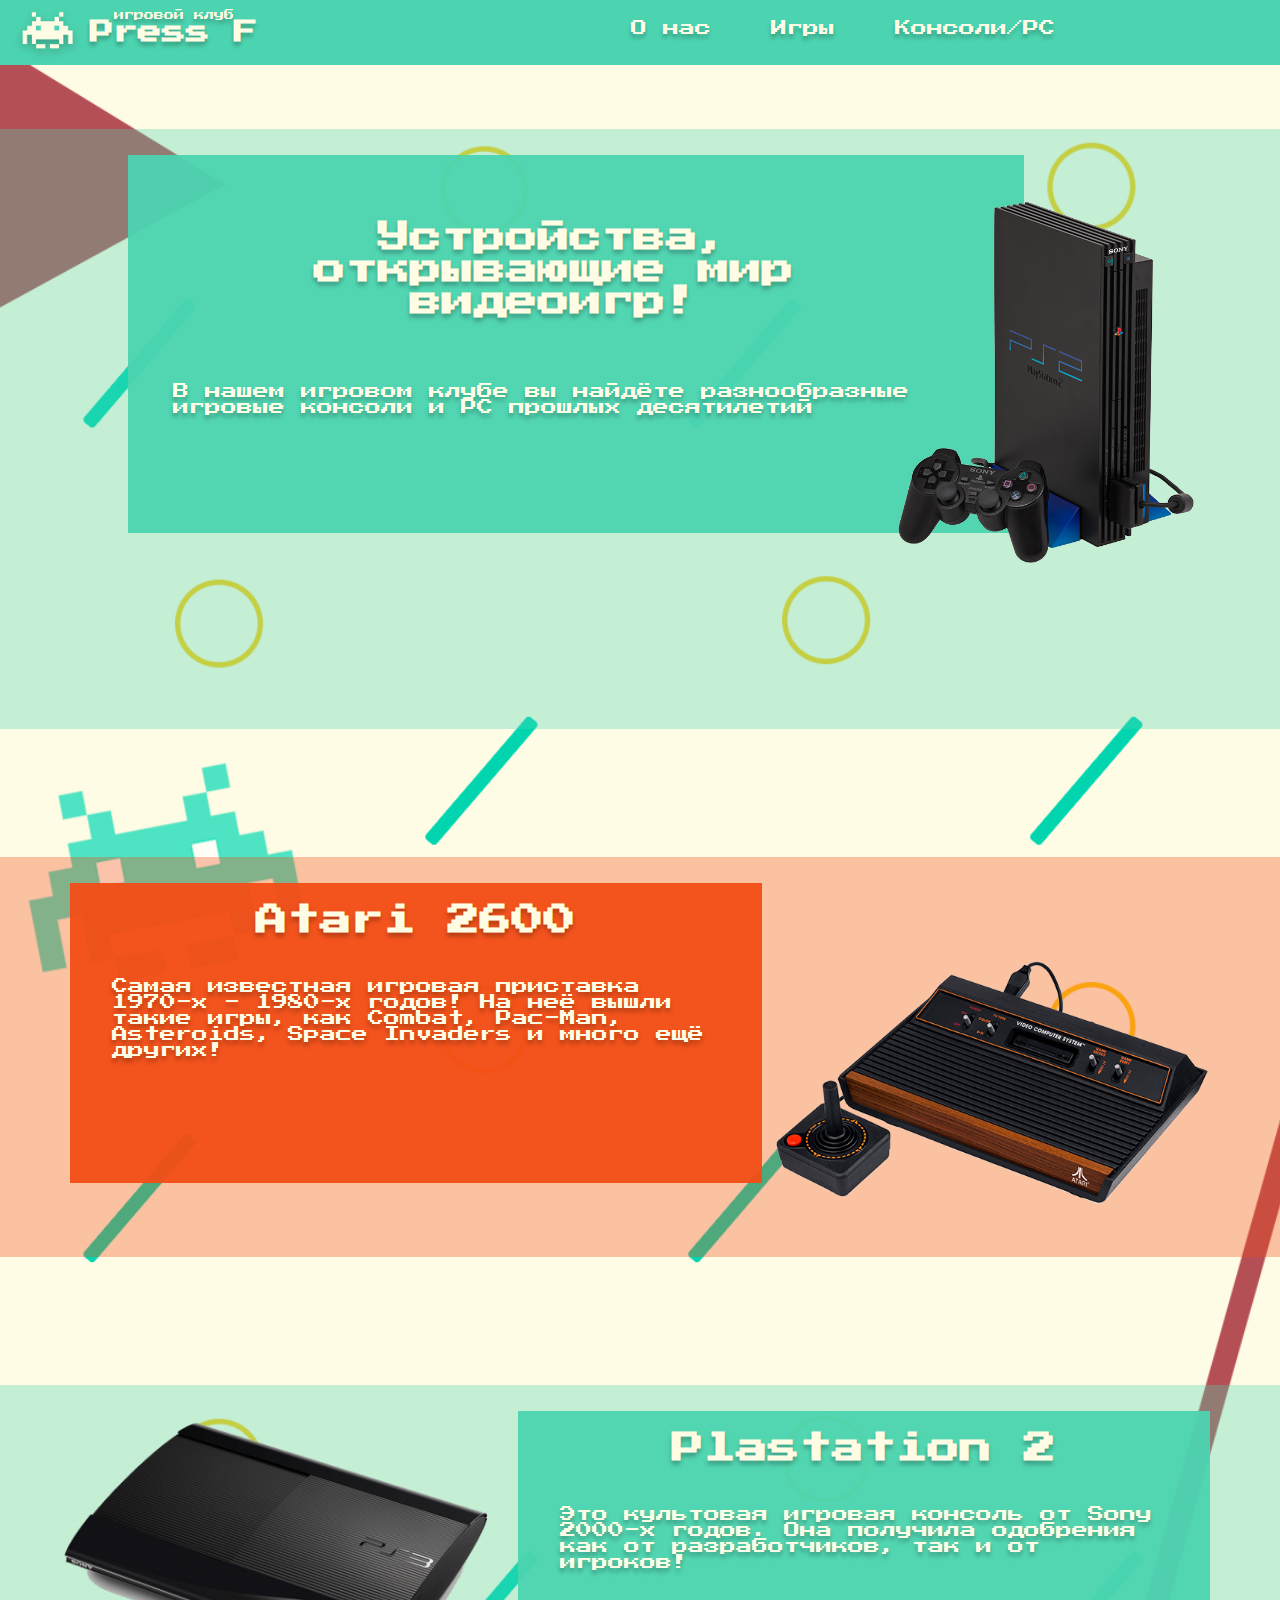
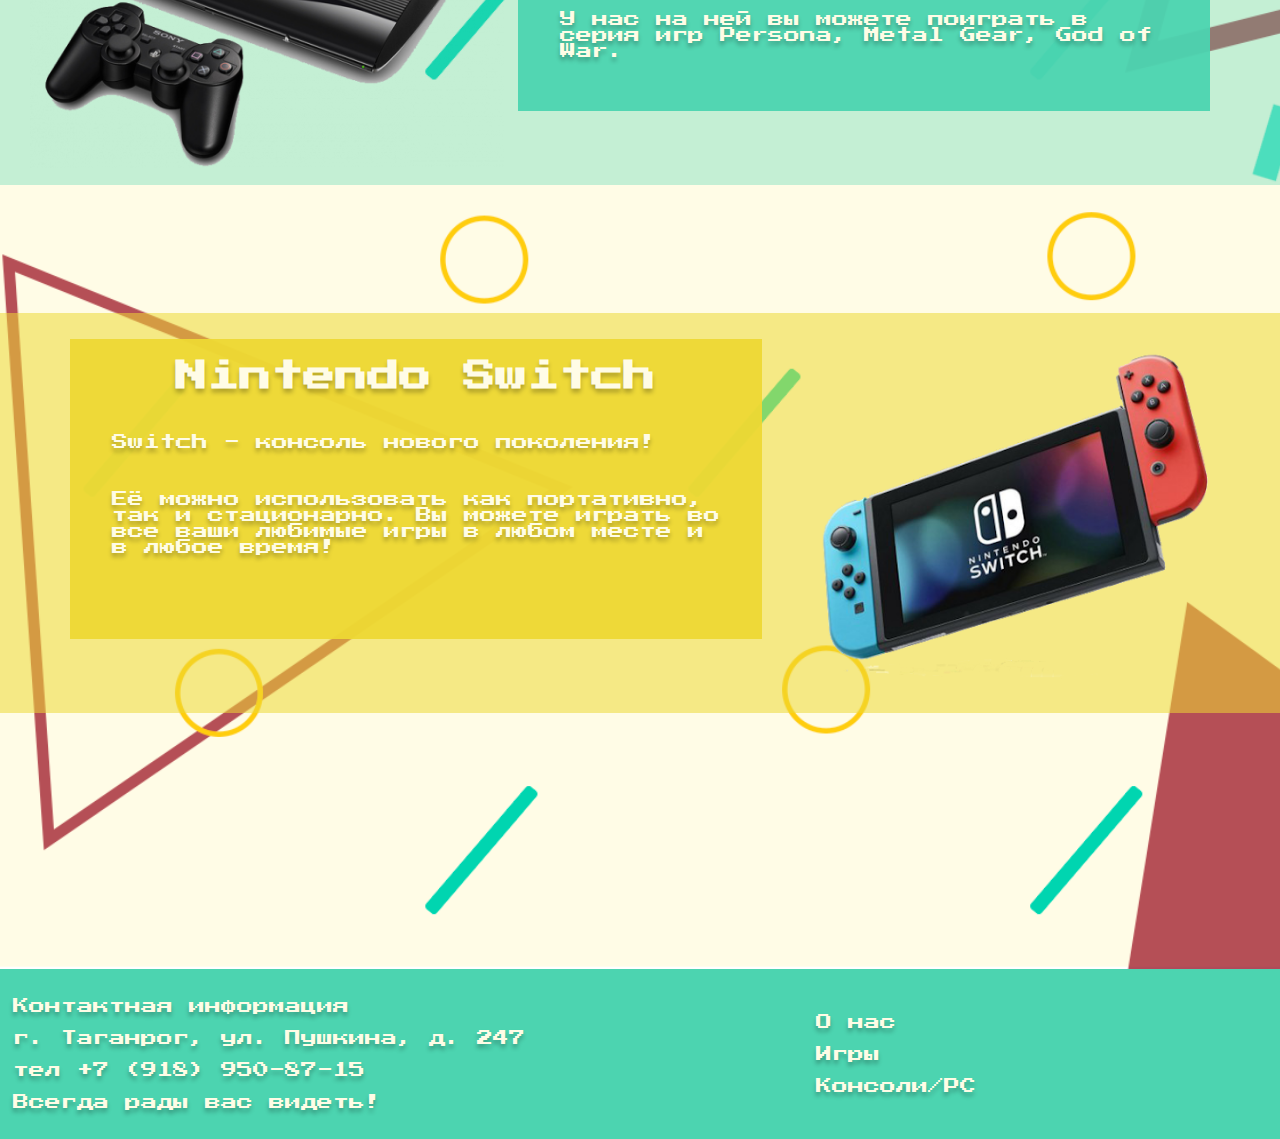
==== consoles.html @ 16b98496 "is this end?" ====
<!DOCTYPE html>
<html>

  <head>
    <title>F - Игры</title>
    <meta charset="utf-8">
    <link rel="stylesheet" href="css/styles.css">
    <link rel="stylesheet" href="css/mobile.css">
    <link href="https://fonts.googleapis.com/css2?family=Press+Start+2P&display=swap" rel="stylesheet">
  </head>

  <body>
    <header>

      <div class="top_panel">


          <img src="images/logo.png" class="logo_pic"/>


        <div class="name">
          <p class="logo_description" >игровой клуб</p>
          <h1 class="logo_name">Press F</h1>
        </div>

        <div class="mobile_menu">
          <img src="images/logo.png" class="menu_button"/>
        </div>

            <div class="menu hidden">

              <div class="menu_item">
                <a href="index.html">О нас</a>
              </div>

              <div class="menu_item">
                <a href="games.html">Игры</a>
              </div>

              <div class="menu_item">
                <a href="consoles.html">Консоли/PC</a
              <div>

      </div>

    </header>

    <main>

      <div class="welcome_box">

        <div class="console_background_box">


          <div class="console_text_box">
            <h1>Устройства, открывающие мир видеоигр!</h1>
            <p>В нашем игровом клубе вы найдёте разнообразные игровые
               консоли и PC прошлых десятилетий</p>
                <img src="images/ps2.png" class="ps2"/>
          </div>


        </div>
      </div>

      <div class="donkey_box">

        <div class="donkey_background_box">


          <div class="donkey_text_box">
            <h1>Atari 2600</h1>
            <p>  Самая известная игровая приставка 1970-х - 1980-х годов!
               На неё вышли такие игры, как Combat, Pac-Man,
                Asteroids, Space Invaders и много ещё других!</p>
                <img src="images/atari2600.png" class="atari"/>
          </div>
        </div>
      </div>

      <div class="sonic_box">

        <div class="sonic_background_box">


          <div class="sonic_text_box">
            <h1>Plastation 2</h1>
            <p>  Это культовая игровая консоль от Sony 2000-х годов.
 Она получила одобрения как от разработчиков, так и от игроков!</p>
            <p> У нас на ней вы можете поиграть в серия игр Persona,
              Metal Gear, God of War.</p>
              <img src="images/ps3.png" class="ps3"/>
          </div>
        </div>
      </div>

      <div class="pacman_box">

        <div class="pacman_background_box">


          <div class="pacman_text_box">
            <h1>Nintendo Switch</h1>
            <p>  Switch - консоль нового поколения! </p>
            <p>  Её можно использовать как портативно, так и стационарно.
              Вы можете играть во все ваши любимые игры в любом месте и в
               любое время!</p>
                <img src="images/switch.png" class="switch"/>
          </div>
        </div>
      </div>

    </main>

    <footer>

      <div class="footer_container">

        <div class="info">
          <p>Контактная информация</p>
          <p>г. Таганрог, ул. Пушкина, д. 247</p>
          <p>тел +7 (918) 950-87-15</p>
          <p>Всегда рады вас видеть!</p>
        </div>

        <div class="buttom_links">
          <p><a>О нас</a></p>
          <p><a>Игры</a></p>
          <p><a>Консоли/PC</a></p>
        </div>
      </div>

      <script src="js/jquery.js"></script>
      <script src="js/script.js"></script>

    </footer>

  </body>

</html>
---- css/styles.css ----
.top_panel {
  display: flex;
  background-color: rgba(76, 212, 176, 1);
  width: 100%;
  height: 65px;
}

.name {
  width: auto;
  padding: 10px;

}

.menu_button {
  width: 130px;
  margin-left: 20px;
}

body {
  margin: 0 auto;
  font-family: 'Press Start 2P', cursive;
  color: #FFFCE6;
  text-shadow: 0px 4px 4px rgba(0, 0, 0, 0.25);
}

.logo_name {
  font-size: x-large;
  margin: 0;
  /*! width: auto; */
  white-space: nowrap;
}

.logo_description {
  font-size: x-small;
  margin-top: 0;
  margin-bottom: 0;
  text-align: center;
}

.logo {
  width: auto;
}

.menu_box {
  width: 100%;
  height: 100%;
}

.menu {
  display: flex;
  height: 100%;
  float: right;
  width: auto;
  /*! margin-right: 15%; */
  /*! margin-left: ; */
  /*! margin: auto; */
  margin-left: 50%;
  /*! margin-right: 2%; */
}

.menu_item {
  white-space: nowrap;
  margin: 20px;
  margin-left: 30px;
  margin-right: 30px;
}

.logo_pic {
  width: 55px;
  height: 55px;
  padding: 5px;
  padding-left: 20px;
  filter: drop-shadow(0px 4px 4px rgba(0, 0, 0, 0.25));
}

main {
  height: auto;
  background: url(../images/background.png);
  padding-top: 5%;
  padding-bottom: 10%;
  background-repeat: no-repeat;
  background-size: cover;
}

a {
  color:#FFFCE6;
  text-decoration: none;
}

.welcome_box {
  /*! padding-top: 5%; */
  width: 100%;
  height: auto;
  margin-bottom: 10%;
  /*! margin-top: 17%; */
}



.blue_background_box {
  background-color: rgba(76, 212, 176, .33);
  width: 100%;
  height: 600px;
  display: flex;
  justify-content: center;

  display: flex;
  margin: ;
}


footer {
  background-color: #4CD4B0;
  /*! height: 98px; */
  height: auto;
  /*! display: flex; */
}

.blue_text_box {
  width: 40%;
  height: 63%;
  margin-right: 10%;
  margin-top: 2%;
  margin-bottom: 2%;
  background-color: rgba(76, 212, 176, .95);
}

.blue_text_box h1
{
  text-align: center;
  padding-left: 10%;
  padding-right: 15%;
  padding-top: 5%;
  font-size: xxx-large;
}

.blue_text_box p {
  padding: 5%;
  padding-right: 10%;
}

.mario {
  width: 248px;
  position: relative;
  /*! right: 25%; */
  float: right;
  right: -20%;
  bottom: 75%;
}

.about_box {
  /*! padding-top: 5%; */
  width: 100%;
  height: auto;
  margin-bottom: 10%;
  /*! margin-top: 17%; */
}


.orange_background_box {
  background-color: rgba(242, 77, 22, .33);
  width: 100%;
  height: 500px;
  display: flex;
  justify-content: center;

  display: flex;
  margin: ;
}

.orange_text_box {
  width: 40%;
  height: auto;
  /*! margin-right: 5%; */
  margin-top: 2%;
  margin-bottom: 2%;
  background-color: rgba(242, 77, 22, .95);
  margin-left: 50%;
}

.orange_text_box  h1
{
  text-align: center;
  padding-left: 15%;
  padding-right: 15%;
  padding-top: 5%;
  font-size: xx-large;
  padding: 0;
}

.orange_text_box p {
  /*! padding: 5%; */
  /*! padding-right: 10%; */
  margin: 6%;
  /*! font-size: large; */
}

.link {
  width: 100%;
  position: relative;
  /*! right: 25%; */
  float: left;
  right: 120%;

  /*! top: -139%; */
  bottom: 130%;
}

footer {
  /*! height: auto; */
}

.footer_container {
  padding: 1%;
  display: flex;
  /*! width: 100%; */
  /*! float: right; */
}
.info {
  /*! float: ; */
  /*! float: right; */
  float: left;
  width: auto;
}

.buttom_links {
  float: right;
  margin-right: -10;
  margin: auto;
}

.mobile_menu {
  display: none;
}

.megaman {
  position: absolute;
  width: 34%;
  right: 5%;
  z-index: 22;
}

.games_box {
  /*! padding-top: 5%; */
  width: 100%;
  height: auto;
  /*! margin-bottom: 5%; */
  /*! margin-top: 17%; */
  z-index: 0;
}

.games_text_box {
  width: 40%;
  height: 39%;
  margin-left: 10%;
  margin-top: 2%;
  margin-bottom: 2%;
  background-color: rgba(76, 212, 176, .95);
  padding-bottom: 2%;
  position: relative;
}

.games_text_box h1
{
  text-align: center;
  padding-left: 10%;
  padding-right: 15%;
  padding-top: 5%;
  font-size: xxx-large;
  margin: 0;
}

.games_text_box p {
  padding: 5%;
  padding-right: 10%;
  display: none;
}

.games_text_box2 {
  width: 37%;
  height: auto;
  /*! margin-left: 10%; */
  /*! margin-top: 2%; */
  /*! margin-bottom: 2%; */
  background-color: rgba(76, 212, 176, .95);
  padding-bottom: 2%;
  position: relative;
  /*! top: 56%; */
  top: -243px;
  left: 7%;
}

.games_text_box2 p {
  padding: 5%;
  padding-right: 10%;
  margin: 0;
}


.donkey_background_box {
  background-color: rgba(242, 77, 22, .33);
  width: 100%;
  height: 400px;
  display: flex;
  justify-content: center;

  display: flex;
  margin-bottom: 10%;
}

.donkey_text_box {
  width: 40%;
  height: 300px;
  /*! margin-right: 5%; */
  margin-top: 2%;
  margin-bottom: 2%;
  background-color: rgba(242, 77, 22, .95);
  margin-right: 50%;
}

.donkey_text_box  h1
{
  text-align: center;
  padding-left: 15%;
  padding-right: 15%;
  padding-top: 5%;
  font-size: xx-large;
  padding: 0;
}

.donkey_text_box p {
  /*! padding: 5%; */
  /*! padding-right: 10%; */
  margin: 6%;
  /*! font-size: large; */
}

.donkey {right: 5%;top: 829px;width: 26%;position: absolute;}


.sonic_background_box {
  background-color: rgba(76, 212, 176, .33);
  width: 100%;
  height: 400px;
  display: flex;
  justify-content: center;

  display: flex;
  margin-bottom: 10%;
}

.sonic_text_box {
  width: 40%;
  height: 300px;
  /*! margin-right: 5%; */
  margin-top: 2%;
  margin-bottom: 2%;
  background-color: rgba(76, 212, 176, .95);
  margin-left: 50%;
}

.sonic_text_box  h1
{
  text-align: center;
  padding-left: 15%;
  padding-right: 15%;
  padding-top: 5%;
  font-size: xx-large;
  padding: 0;
}

.sonic_text_box p {
  /*! padding: 5%; */
  /*! padding-right: 10%; */
  margin: 6%;
  /*! font-size: large; */
}

.sonic {left: 124px;top: 1396px;width: 15%;position: absolute;}


.pacman_background_box {
  background-color: rgba(237,216,52,.55);
  width: 100%;
  height: 400px;
  display: flex;
  justify-content: center;

  display: flex;
  margin-bottom: 10%;
}

.pacman_text_box {
  width: 40%;
  height: 300px;
  /*! margin-right: 5%; */
  margin-top: 2%;
  margin-bottom: 2%;
  background-color: rgba(237,216,52, .95);
  margin-right: 50%;
}

.pacman_text_box  h1
{
  text-align: center;
  padding-left: 15%;
  padding-right: 15%;
  padding-top: 5%;
  font-size: xx-large;
  padding: 0;
}

.pacman_text_box p {
  /*! padding: 5%; */
  /*! padding-right: 10%; */
  margin: 6%;
  /*! font-size: large; */
}

.pacman {right: 87px;top: 1977px;width: 25%;position: absolute;}


.console_background_box {
  background-color: rgba(76, 212, 176, .33);
  width: 100%;
  height: 600px;
  display: flex;
  justify-content: center;

  display: flex;
  margin: ;
}
.console_text_box {
  width: 40%;
  height: 63%;
  margin-right: 10%;
  margin-top: 2%;
  margin-bottom: 2%;
  background-color: rgba(76, 212, 176, .95);
}

.console_text_box h1
{
  text-align: center;
  padding-left: 10%;
  padding-right: 15%;
  padding-top: 5%;
  font-size: xx-large;
}

.console_text_box p {
  padding: 5%;
  padding-right: 10%;
  /*! margin: auto; */
}

.ps2 {
    width: 313px;
  position: relative;
  /*! right: 25%; */
  float: right;
  right: -20%;
  bottom: 75%;
}

.atari {
  right: 5%;
  top: 953px;
  width: 35%;
  position: absolute;
}

.ps3 {
  left: 69px;
  top: 1327px;
  width: 31%;
  position: absolute;
}

.switch {
  right: 106px;
  top: 2057px;
  width: 32%;
  position: absolute;
}
---- css/mobile.css ----
@media(max-width: 1500px) {
  .blue_text_box {
    width: 70%;
  }

  .console_text_box {
    width: 70%;
  }

  .ps3 {
    left: 30px;
    top: 1267px;
    width: 37%;
    /*! position: absolute; */
  }

  .donkey {
    right: 2%;
    top: 876px;
    width: 30%;
    position: absolute;
  }

  .menu {

  margin-left: 26%;
  }

  .orange_text_box {
    width: 70%;
    margin-right: 3%;
    margin-left: 30%;
    margin-top: 2%;
    margin-bottom: 10%;
    height: auto;
  }

  .donkey_text_box {
    width: 54%;
    margin-left: 3%;
    margin-right: 38%;
    margin-top: 2%;
    margin-bottom: 10%;
    /*! height: auto; */
  }

  .link {

  right: 53%;
  width: 60%;
  /*! height: auto; */
  /*! bottom: 87%; */
  top: -86%;
  }

  .mario {
    width: 200px;
    height: 300px;
    /*! top: 0; */
    right:;
    /*! left: %; */
    float: right;
    top: -45%;
    right: -6%;
  }

  .games_text_box {

    width: 56%;
    height: 42%;
  }

  .games_text_box2 {
    width: 60%;
  }

  .games_text_box2 p {
    font-size: large;
  }

  .sonic {left: 6%;top: 1386px;width: 18%;position: absolute;}

  .sonic_text_box {
    width: 54%;
    margin-right: 3%;
    margin-left: 38%;
    margin-top: 2%;
    margin-bottom: 10%;
    /*! height: auto; */
  }

  .pacman {right: 0;top: 1921px;width: 29%;position: absolute;position: a;}

  .pacman_text_box {
    width: 54%;
    margin-left: 3%;
    margin-right: 38%;
    margin-top: 2%;
    margin-bottom: 10%;
    /*! height: auto; */
  }

  .switch {
  right: 53px;
  top: 1945px;
  width: 35%;
  position: absolute;
  }

}

@media(max-width: 1000px) {

  .mobile_menu {

  display: block;
  width: 100%;
  height: auto;
  background-color: rgba(76, 212, 176, 1);
  z-index: 23;
  }

  .menu_item a {
    font-size: xx-large;
  }

  .mario {
    display: none;
  }

  .top_panel {
    /*! padding: 3%; */
    width: 100%;
    height: auto;
    flex-direction: column;
    /*! opacity: 1; */
    background: rgba(76, 212, 176, .80);
    position: fixed;
    z-index: 22;
  }

  main {
    /*! padding-top: 20%; */
    padding-bottom: 30%;
    padding-top: 30%;
  }

  .logo_pic {
    margin: 0;
    padding: 2%;
    width: 100px;
    height: 100px;
    display: none;
  }
  .logo_name {
    font-size: xxx-large;
  }
  .logo_description {
    font-size: large;
  }
  .name {
    margin: 0;
    padding: 3%;
    display: none;
  }

  .menu_box {
    /*! display: none; */
    width: 100%;
  }

  .link {
    display: none;
  }

   .orange_text_box {
    margin: auto;
    width: 100%;
    height: auto;
    padding: 1%;
  }

  .orange_text_box h1 {
    font-size: xxx-large;
    width: auto;
  }

  .orange_text_box p {
    font-size: x-large;
    /*! margin: 0; */
    /*! padding: 1%; */
  }
  .orange_background_box {
    /*! width: auto; */
    /*! height: 100%; */
    /*! display: inline; */
    /*! width: auto; */
}

  .donkey_text_box {
    margin: auto;
    width: 100%;
    height: auto;
    padding: 1%;
    margin-top: 0;
    margin-bottom: 0;
  }

  .donkey_text_box h1 {
    font-size: xxx-large;
    width: auto;
  }

  .donkey_text_box p {
    font-size: x-large;
    /*! margin: 0; */
    /*! padding: 1%; */
  }
  .donkey_background_box {
    /*! width: auto; */
    /*! height: 100%; */
    /*! display: inline; */
    /*! width: auto; */
}

.pacman_text_box {
  margin: auto;
  width: 100%;
  height: auto;
  padding: 1%;
}

.pacman_text_box h1 {
  font-size: xxx-large;
  width: auto;
}

.pacman_text_box p {
  font-size: x-large;
  /*! margin: 0; */
  /*! padding: 1%; */
}
.pacman_background_box {
  /*! width: auto; */
  /*! height: 100%; */
  /*! display: inline; */
  /*! width: auto; */
}

  .sonic_text_box {
    margin: auto;
    width: 100%;
    height: auto;
    padding: 1%;
  }

  .sonic_text_box h1 {
    font-size: xxx-large;
    width: auto;
  }

  .sonic_text_box p {
    font-size: x-large;
    /*! margin: 0; */
    /*! padding: 1%; */
  }
  .sonic_background_box {
    /*! width: auto; */
    /*! height: 100%; */
    /*! display: inline; */
    /*! width: auto; */
}

  .blue_text_box {
    margin: auto;
    width: 100%;
    height: 100%;
  }

  .blue_text_box h1 {
    font-size: xxx-large;
  }

  .blue_text_box p {
    font-size: x-large;
  }
  .blue_background_box {
    width: 100%;
    height: 100%;
    display: inline;
    z-index: 1;
  }

  .console_text_box {
    margin: auto;
    width: 100%;
    height: 100%;
  }

  .console_text_box h1 {
    font-size: xxx-large;
  }

  .console_text_box p {
    font-size: x-large;
  }
  .console_background_box {
    width: 100%;
    height: 100%;
    display: inline;
    z-index: 1;
  }

  .menu {

  flex-direction: column;
  width: 100%;
    height: auto;
  margin: auto;
  /*! opacity: .50; */
  position: fixed;
 background: rgba(76, 212, 176, .80);
  transition: top 0.25s ease-in-out;
  top: 130px;
  }

  .menu.hidden {
      top: -300px;
  }

  .megaman {
    display: none;
  }

  .games_text_box2 {
    display: none;
  }

  .games_text_box {
    margin: auto;
    width: 100%;
    height: 100%;
    margin-bottom: 10%;
    z-index: 0;
  }

  .games_text_box h1 {
    font-size: xxx-large;
  }

  .games_text_box p {
    font-size: x-large;
    display: block;
  }

  .donkey {
    display: none;
  }

  .sonic {
    display: none;
  }

  .pacman {
    display: none;
  }

  .sonic_box {
    margin-bottom: 20%;
  }

  .ps2 {
    display: none;
  }

  .atari {
    display: none;
  }

  .ps3 {
    display: none;
  }

  .switch {
    display: none;
  }
}
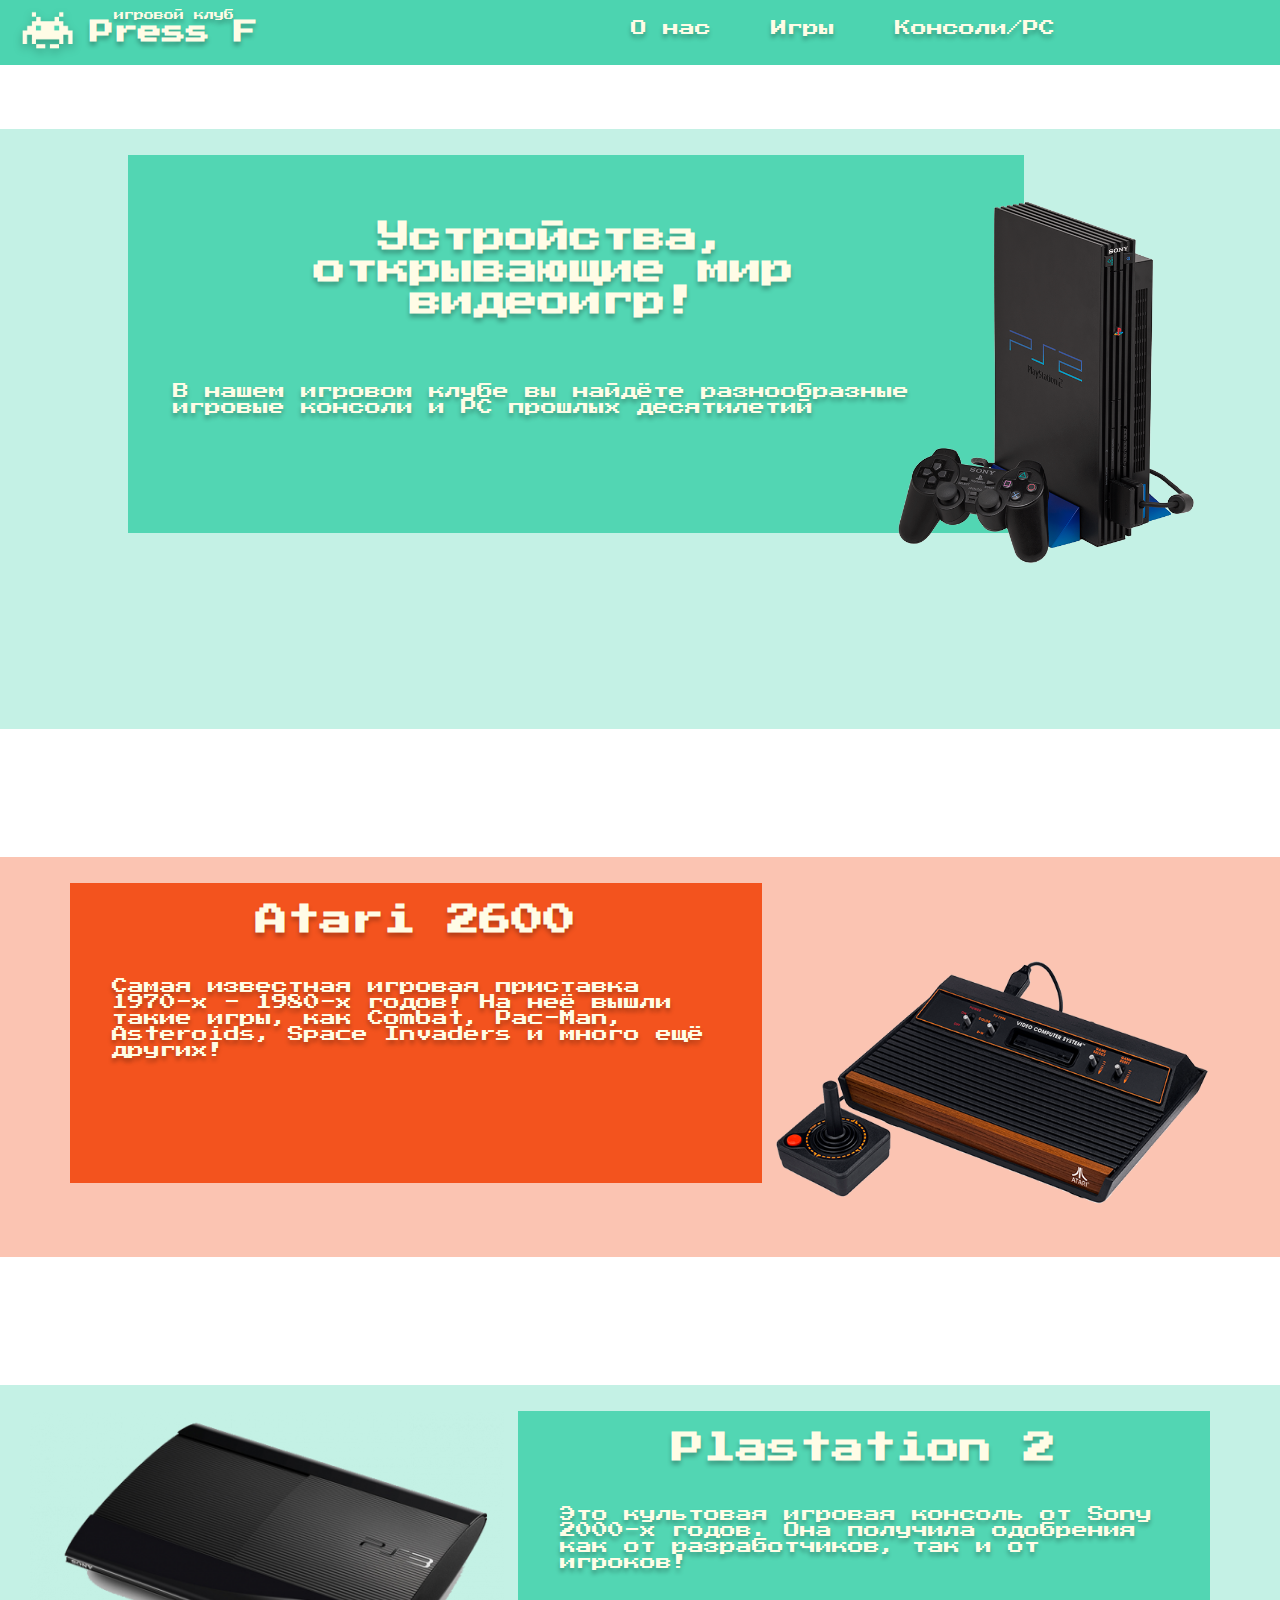
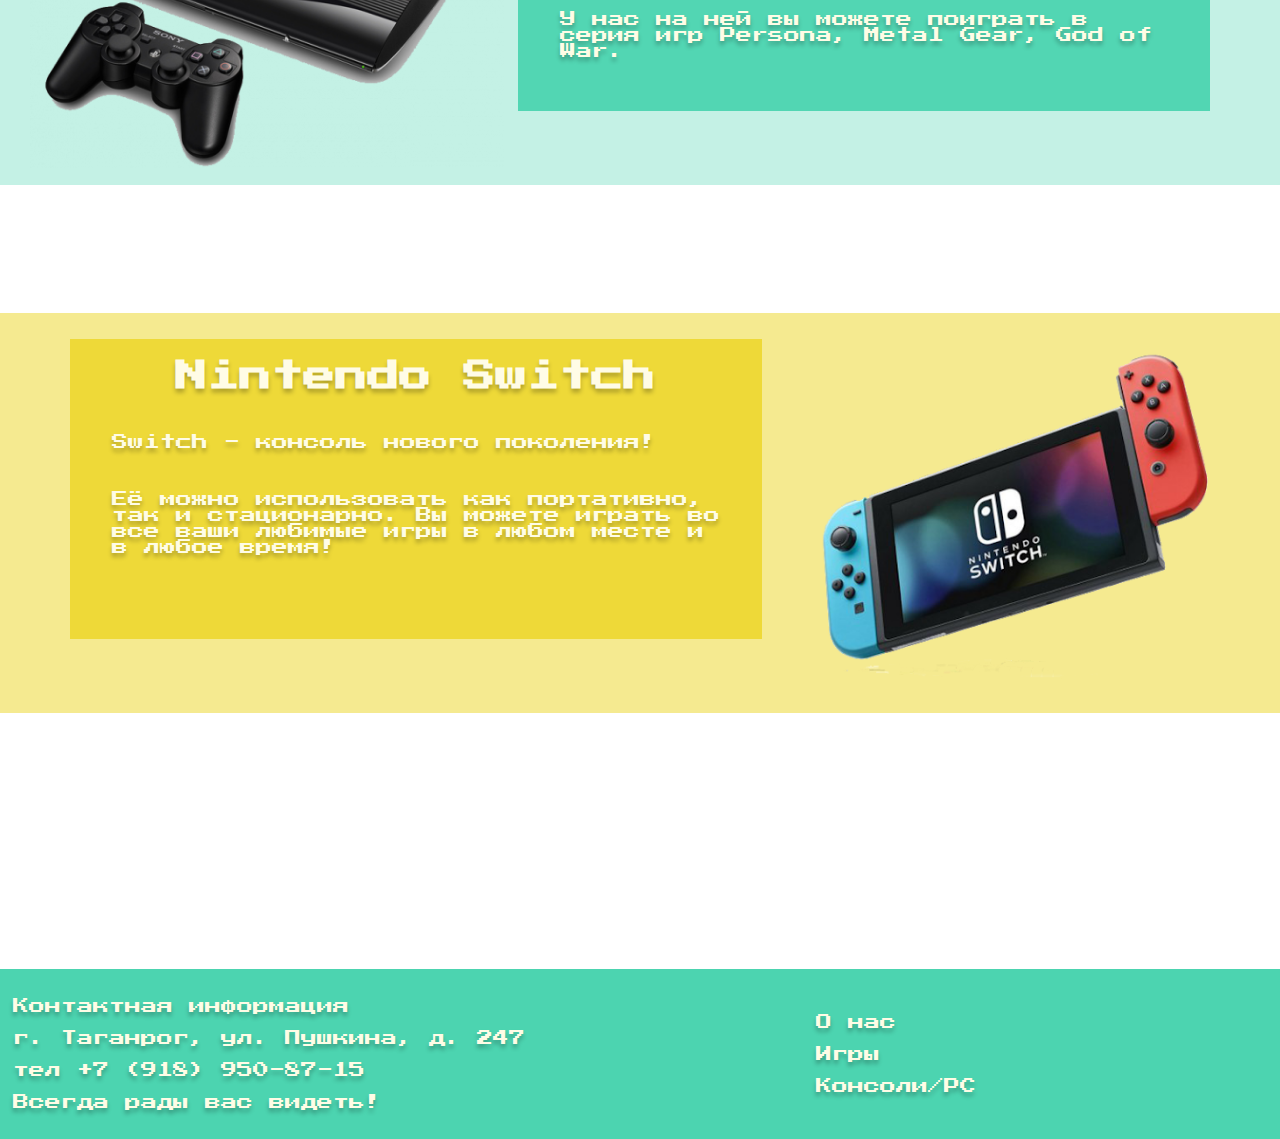
==== commit 21692b0e: "is this end? no 2" ====
--- a/consoles.html
+++ b/consoles.html
@@ -2,8 +2,9 @@
 <html>
 
   <head>
-    <title>F - Игры</title>
+    <title>Консоли/PC</title>
     <meta charset="utf-8">
+    <link rel="shortcut icon" href="/images/favicon.ico" type="image/x-icon">
     <link rel="stylesheet" href="css/styles.css">
     <link rel="stylesheet" href="css/mobile.css">
     <link href="https://fonts.googleapis.com/css2?family=Press+Start+2P&display=swap" rel="stylesheet">
--- a/css/styles.css
+++ b/css/styles.css
@@ -54,7 +54,7 @@
   /*! margin-right: 15%; */
   /*! margin-left: ; */
   /*! margin: auto; */
-  margin-left: 50%;
+  margin-left: 44%;
   /*! margin-right: 2%; */
 }
 
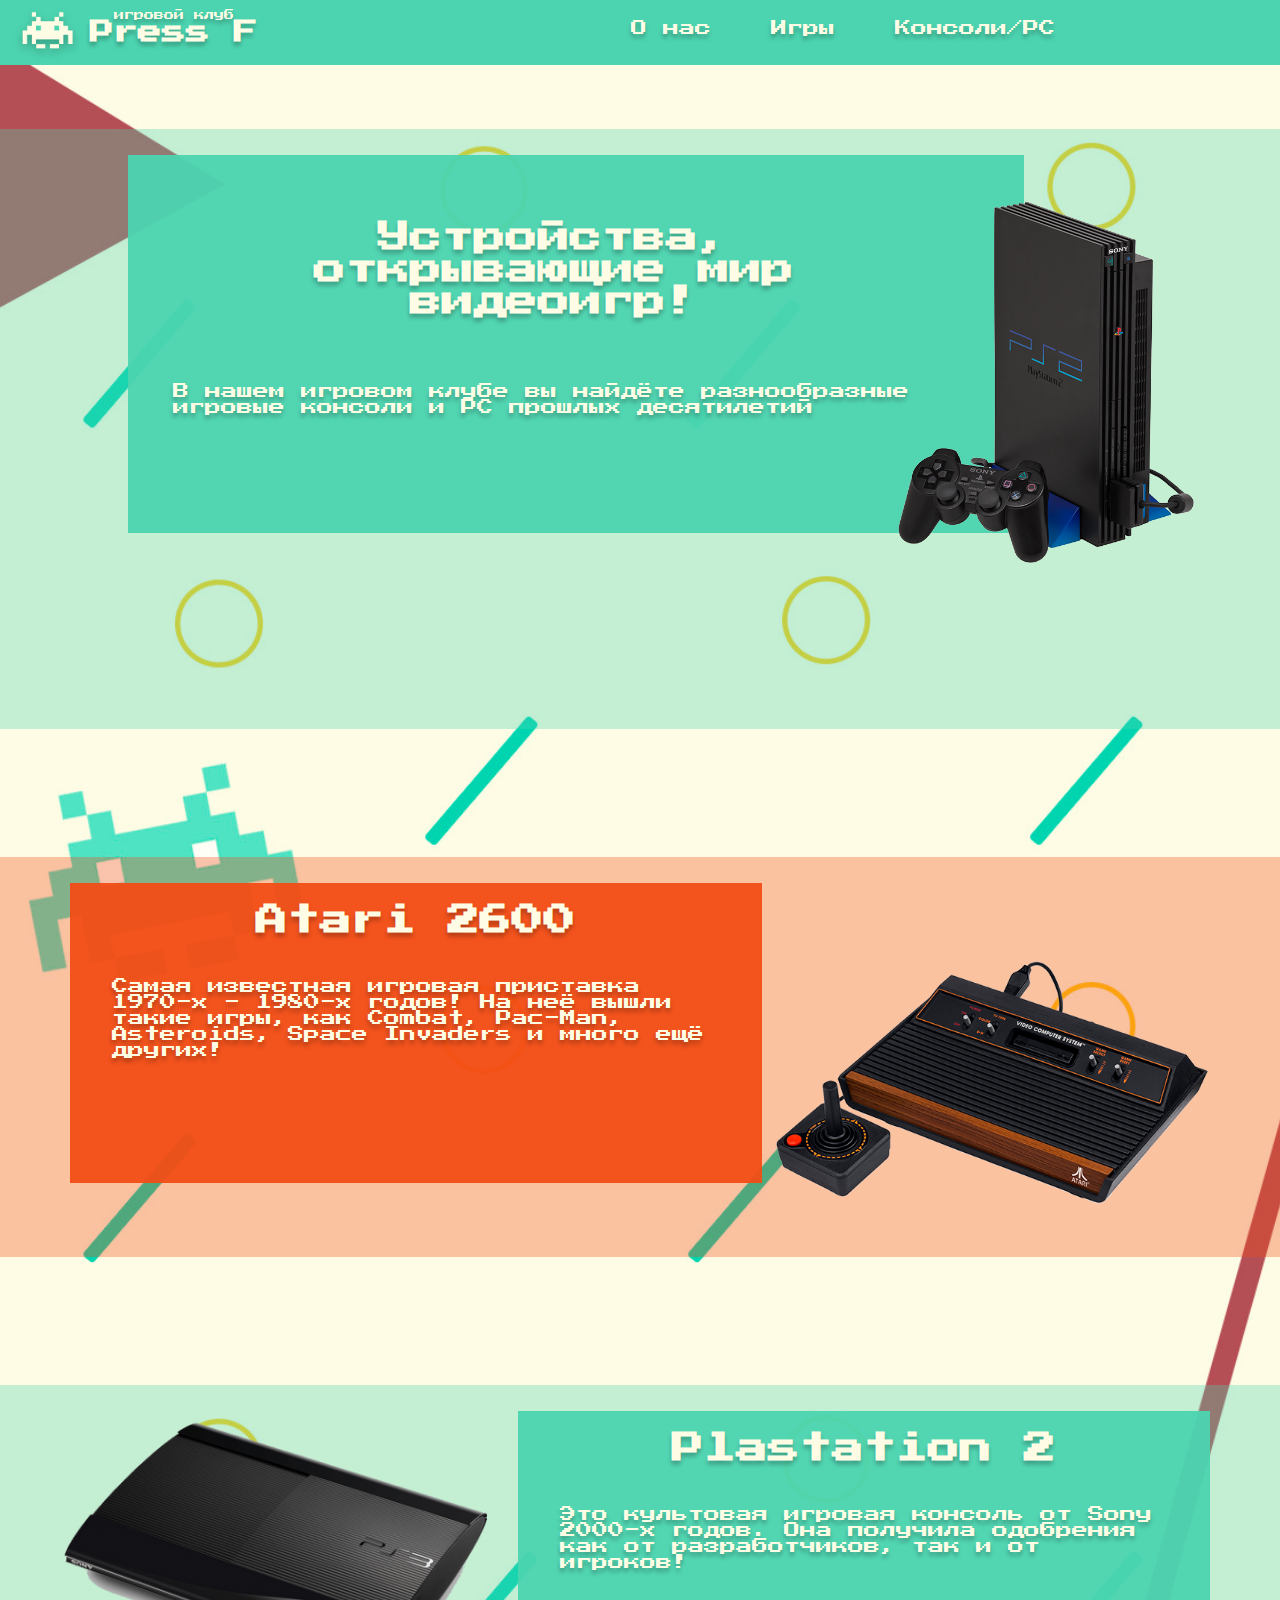
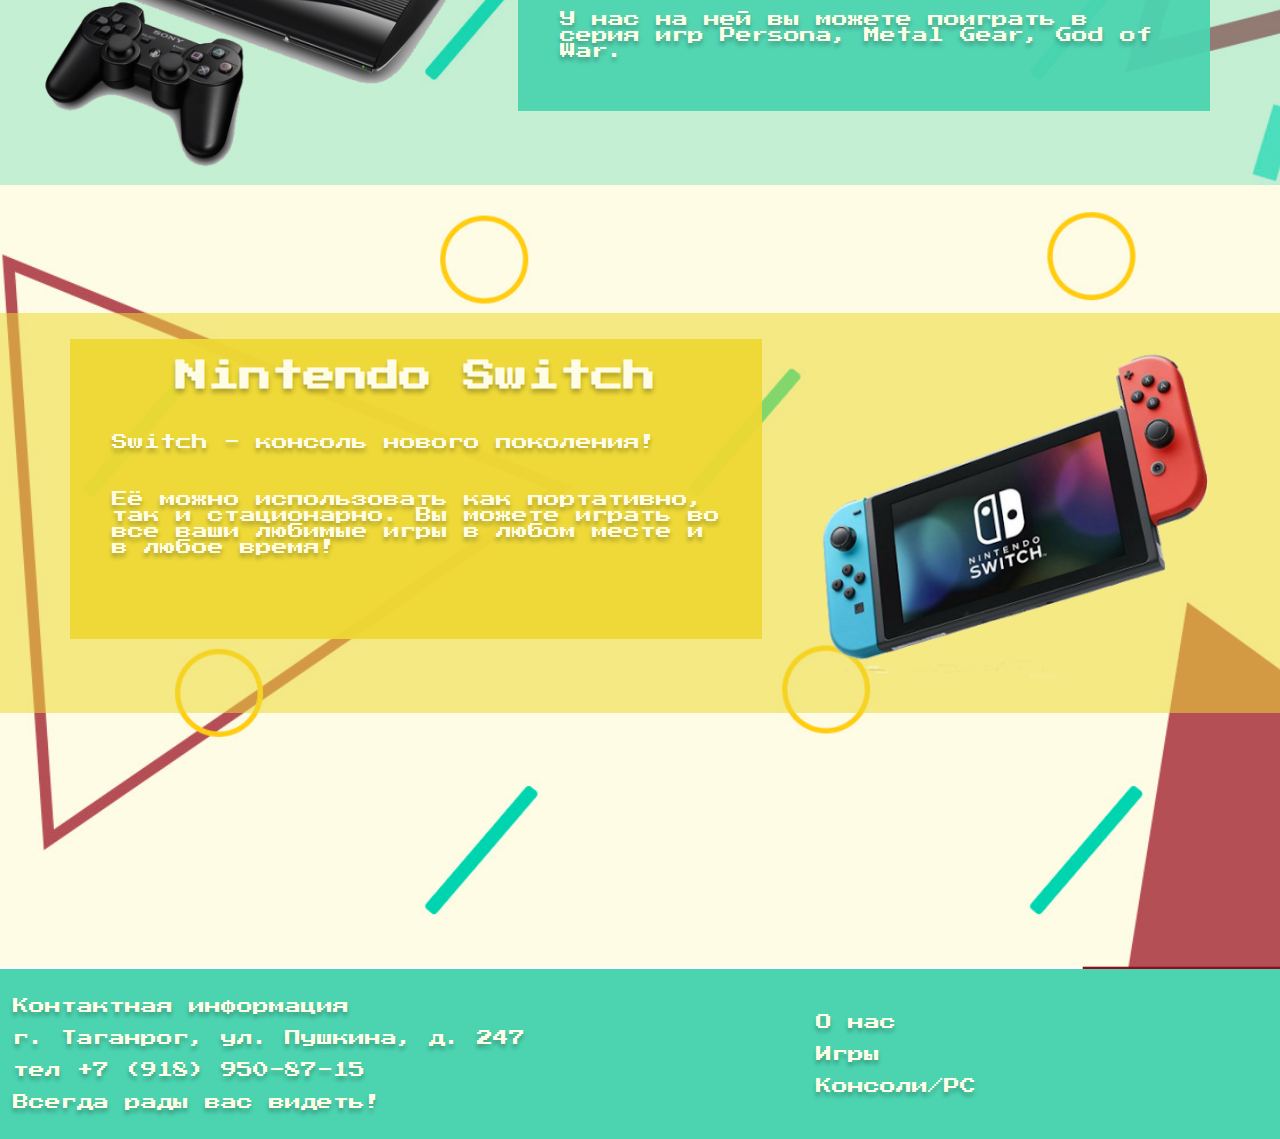
==== commit b0fe7995: "is this end? NOOOOOO 2" ====
--- a/consoles.html
+++ b/consoles.html
@@ -4,7 +4,7 @@
   <head>
     <title>Консоли/PC</title>
     <meta charset="utf-8">
-    <link rel="shortcut icon" href="/images/favicon.ico" type="image/x-icon">
+    <link rel="shortcut icon" href="../images/favicon.ico" type="image/x-icon">
     <link rel="stylesheet" href="css/styles.css">
     <link rel="stylesheet" href="css/mobile.css">
     <link href="https://fonts.googleapis.com/css2?family=Press+Start+2P&display=swap" rel="stylesheet">
--- a/css/styles.css
+++ b/css/styles.css
@@ -75,7 +75,7 @@
 
 main {
   height: auto;
-  background: url(../images/background.png);
+  background: url(../images/background.jpg);
   padding-top: 5%;
   padding-bottom: 10%;
   background-repeat: no-repeat;
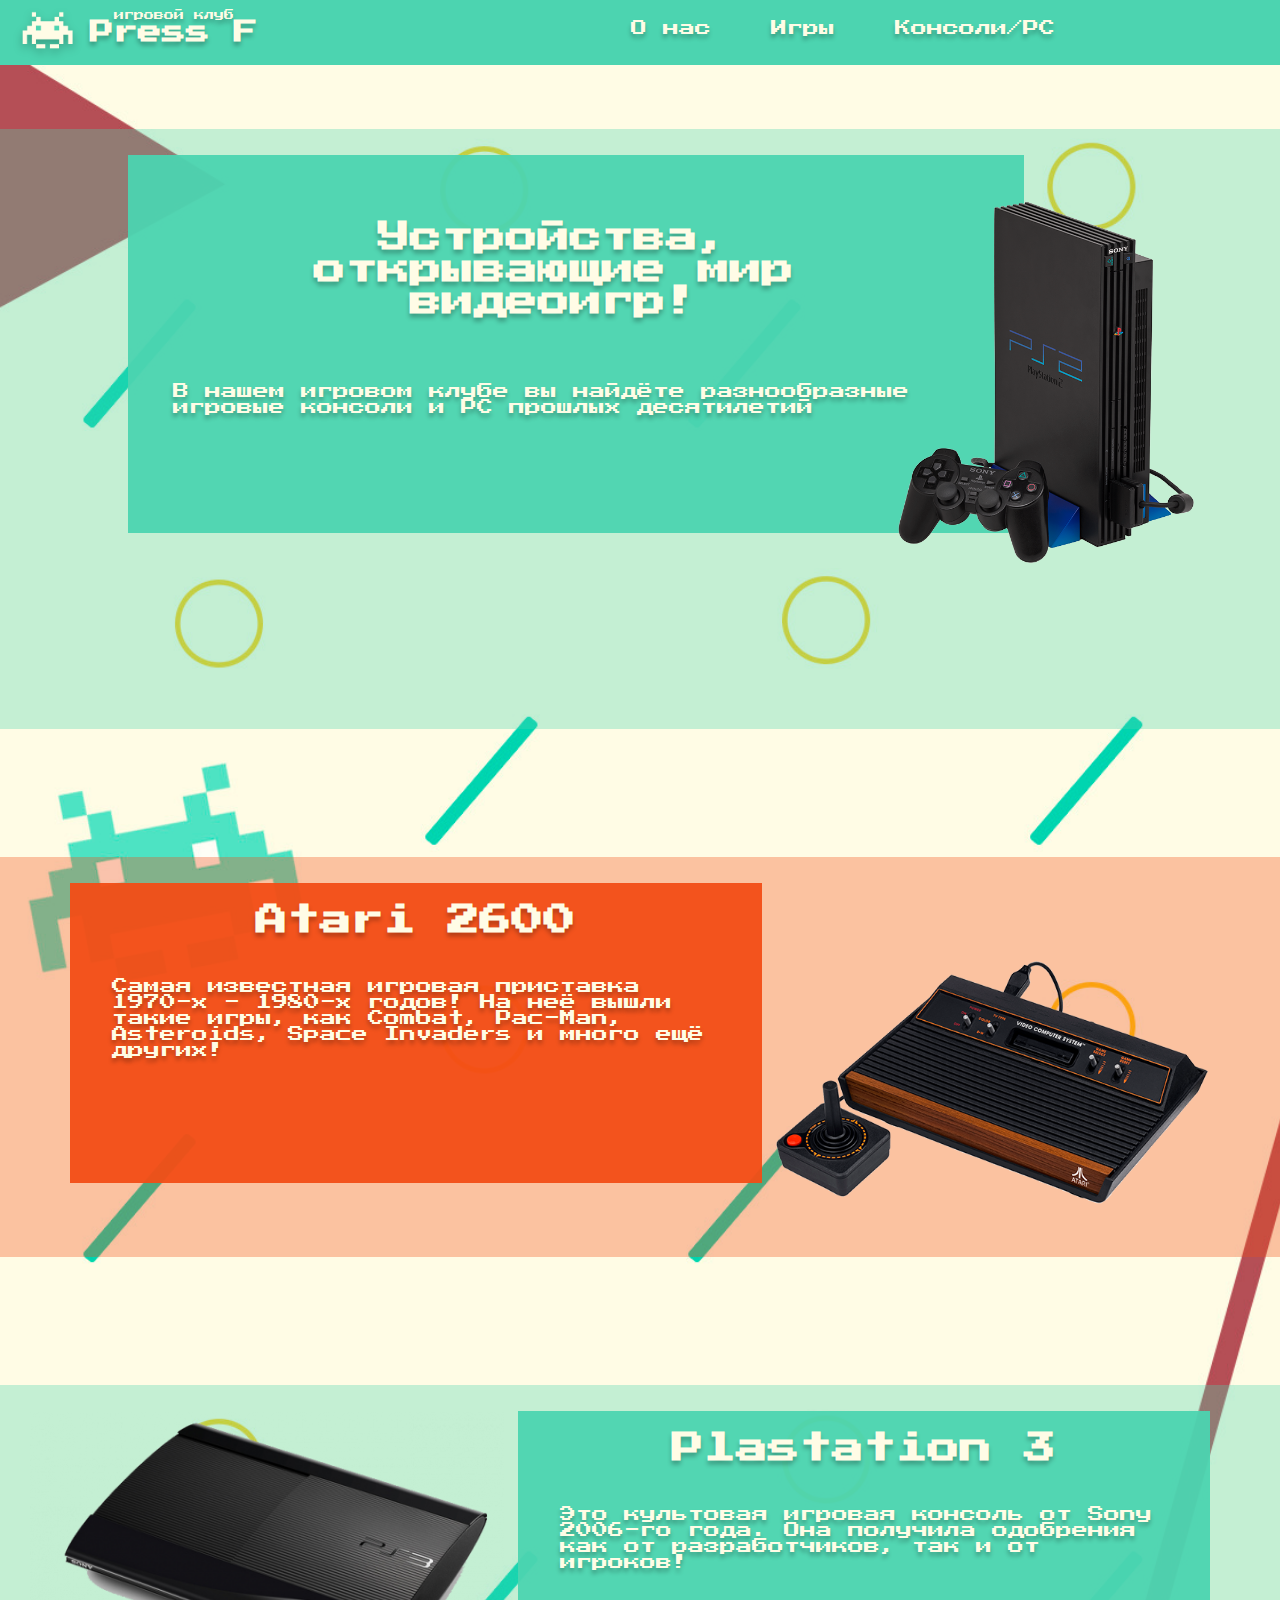
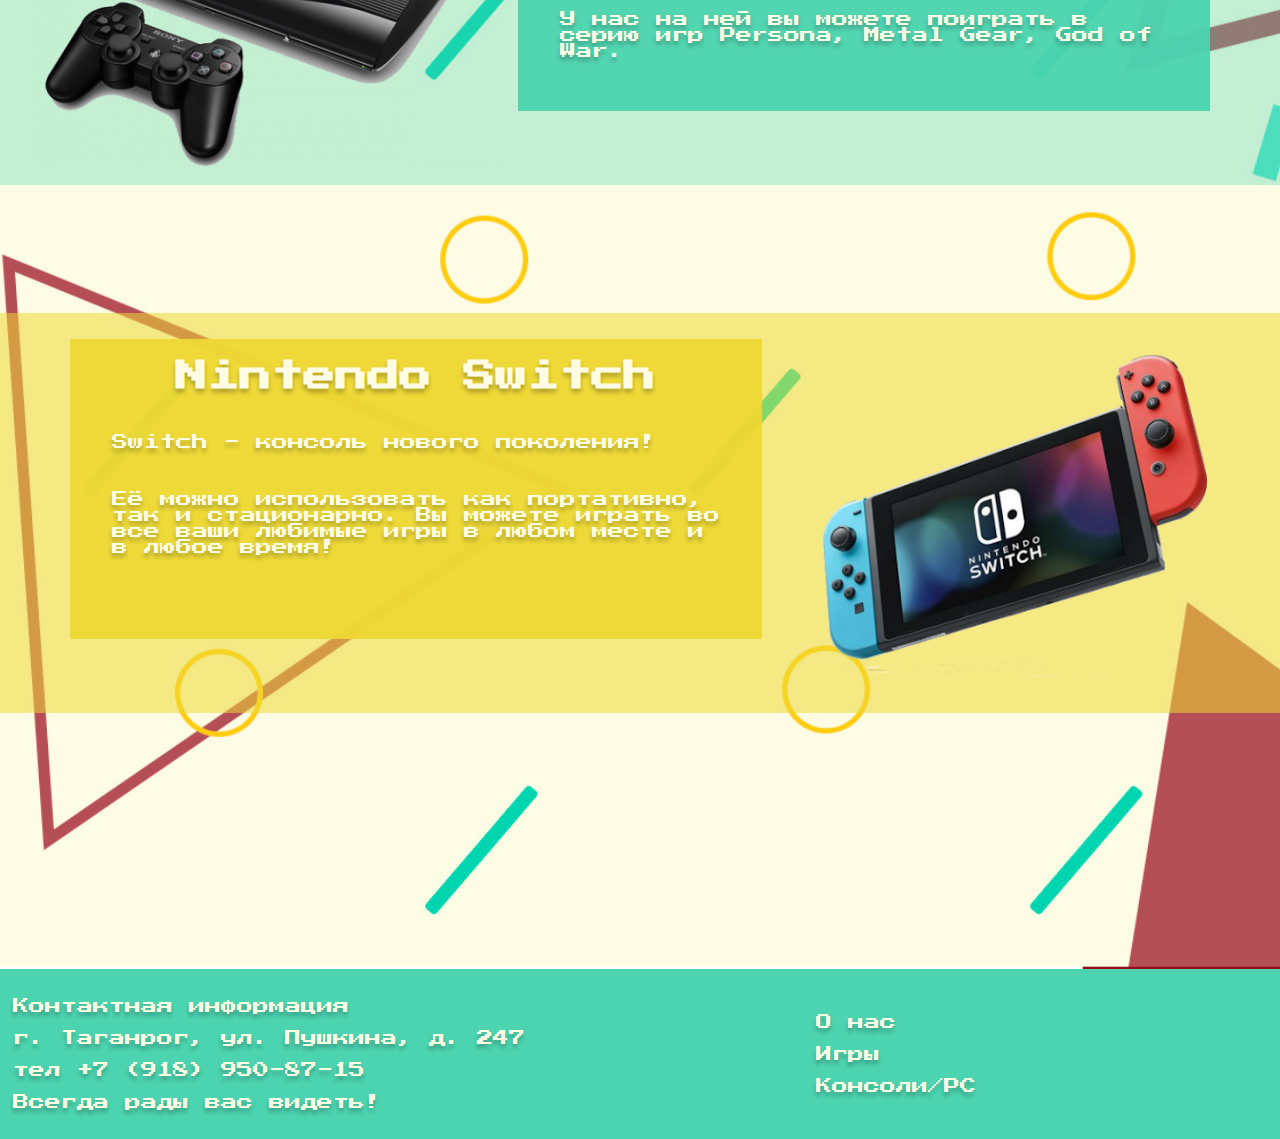
==== commit 1743e0eb: "end" ====
--- a/consoles.html
+++ b/consoles.html
@@ -85,10 +85,10 @@
 
 
           <div class="sonic_text_box">
-            <h1>Plastation 2</h1>
-            <p>  Это культовая игровая консоль от Sony 2000-х годов.
+            <h1>Plastation 3</h1>
+            <p>  Это культовая игровая консоль от Sony 2006-го года.
  Она получила одобрения как от разработчиков, так и от игроков!</p>
-            <p> У нас на ней вы можете поиграть в серия игр Persona,
+            <p> У нас на ней вы можете поиграть в серию игр Persona,
               Metal Gear, God of War.</p>
               <img src="images/ps3.png" class="ps3"/>
           </div>
@@ -125,9 +125,9 @@
         </div>
 
         <div class="buttom_links">
-          <p><a>О нас</a></p>
-          <p><a>Игры</a></p>
-          <p><a>Консоли/PC</a></p>
+          <p><a href="index.html">О нас</a></p>
+          <p><a href="games.html">Игры</a></p>
+          <p><a href="consoles.html">Консоли/PC</a></p>
         </div>
       </div>
 
--- a/css/styles.css
+++ b/css/styles.css
@@ -26,7 +26,6 @@
 .logo_name {
   font-size: x-large;
   margin: 0;
-  /*! width: auto; */
   white-space: nowrap;
 }
 
@@ -51,11 +50,7 @@
   height: 100%;
   float: right;
   width: auto;
-  /*! margin-right: 15%; */
-  /*! margin-left: ; */
-  /*! margin: auto; */
   margin-left: 44%;
-  /*! margin-right: 2%; */
 }
 
 .menu_item {
@@ -88,11 +83,9 @@
 }
 
 .welcome_box {
-  /*! padding-top: 5%; */
   width: 100%;
   height: auto;
   margin-bottom: 10%;
-  /*! margin-top: 17%; */
 }
 
 
@@ -111,9 +104,7 @@
 
 footer {
   background-color: #4CD4B0;
-  /*! height: 98px; */
-  height: auto;
-  /*! display: flex; */
+  height: auto;
 }
 
 .blue_text_box {
@@ -142,18 +133,15 @@
 .mario {
   width: 248px;
   position: relative;
-  /*! right: 25%; */
   float: right;
   right: -20%;
   bottom: 75%;
 }
 
 .about_box {
-  /*! padding-top: 5%; */
   width: 100%;
   height: auto;
   margin-bottom: 10%;
-  /*! margin-top: 17%; */
 }
 
 
@@ -171,7 +159,6 @@
 .orange_text_box {
   width: 40%;
   height: auto;
-  /*! margin-right: 5%; */
   margin-top: 2%;
   margin-bottom: 2%;
   background-color: rgba(242, 77, 22, .95);
@@ -189,36 +176,23 @@
 }
 
 .orange_text_box p {
-  /*! padding: 5%; */
-  /*! padding-right: 10%; */
   margin: 6%;
-  /*! font-size: large; */
 }
 
 .link {
   width: 100%;
   position: relative;
-  /*! right: 25%; */
   float: left;
   right: 120%;
 
-  /*! top: -139%; */
   bottom: 130%;
-}
-
-footer {
-  /*! height: auto; */
 }
 
 .footer_container {
   padding: 1%;
   display: flex;
-  /*! width: 100%; */
-  /*! float: right; */
 }
 .info {
-  /*! float: ; */
-  /*! float: right; */
   float: left;
   width: auto;
 }
@@ -241,11 +215,8 @@
 }
 
 .games_box {
-  /*! padding-top: 5%; */
-  width: 100%;
-  height: auto;
-  /*! margin-bottom: 5%; */
-  /*! margin-top: 17%; */
+  width: 100%;
+  height: auto;
   z-index: 0;
 }
 
@@ -279,13 +250,9 @@
 .games_text_box2 {
   width: 37%;
   height: auto;
-  /*! margin-left: 10%; */
-  /*! margin-top: 2%; */
-  /*! margin-bottom: 2%; */
   background-color: rgba(76, 212, 176, .95);
   padding-bottom: 2%;
   position: relative;
-  /*! top: 56%; */
   top: -243px;
   left: 7%;
 }
@@ -311,7 +278,6 @@
 .donkey_text_box {
   width: 40%;
   height: 300px;
-  /*! margin-right: 5%; */
   margin-top: 2%;
   margin-bottom: 2%;
   background-color: rgba(242, 77, 22, .95);
@@ -329,10 +295,7 @@
 }
 
 .donkey_text_box p {
-  /*! padding: 5%; */
-  /*! padding-right: 10%; */
   margin: 6%;
-  /*! font-size: large; */
 }
 
 .donkey {right: 5%;top: 829px;width: 26%;position: absolute;}
@@ -352,7 +315,6 @@
 .sonic_text_box {
   width: 40%;
   height: 300px;
-  /*! margin-right: 5%; */
   margin-top: 2%;
   margin-bottom: 2%;
   background-color: rgba(76, 212, 176, .95);
@@ -370,10 +332,7 @@
 }
 
 .sonic_text_box p {
-  /*! padding: 5%; */
-  /*! padding-right: 10%; */
   margin: 6%;
-  /*! font-size: large; */
 }
 
 .sonic {left: 124px;top: 1396px;width: 15%;position: absolute;}
@@ -393,7 +352,6 @@
 .pacman_text_box {
   width: 40%;
   height: 300px;
-  /*! margin-right: 5%; */
   margin-top: 2%;
   margin-bottom: 2%;
   background-color: rgba(237,216,52, .95);
@@ -411,10 +369,7 @@
 }
 
 .pacman_text_box p {
-  /*! padding: 5%; */
-  /*! padding-right: 10%; */
   margin: 6%;
-  /*! font-size: large; */
 }
 
 .pacman {right: 87px;top: 1977px;width: 25%;position: absolute;}
@@ -451,13 +406,11 @@
 .console_text_box p {
   padding: 5%;
   padding-right: 10%;
-  /*! margin: auto; */
 }
 
 .ps2 {
     width: 313px;
   position: relative;
-  /*! right: 25%; */
   float: right;
   right: -20%;
   bottom: 75%;
--- a/css/mobile.css
+++ b/css/mobile.css
@@ -12,7 +12,6 @@
     left: 30px;
     top: 1267px;
     width: 37%;
-    /*! position: absolute; */
   }
 
   .donkey {
@@ -42,24 +41,19 @@
     margin-right: 38%;
     margin-top: 2%;
     margin-bottom: 10%;
-    /*! height: auto; */
   }
 
   .link {
 
   right: 53%;
   width: 60%;
-  /*! height: auto; */
-  /*! bottom: 87%; */
   top: -86%;
   }
 
   .mario {
     width: 200px;
     height: 300px;
-    /*! top: 0; */
     right:;
-    /*! left: %; */
     float: right;
     top: -45%;
     right: -6%;
@@ -87,7 +81,6 @@
     margin-left: 38%;
     margin-top: 2%;
     margin-bottom: 10%;
-    /*! height: auto; */
   }
 
   .pacman {right: 0;top: 1921px;width: 29%;position: absolute;position: a;}
@@ -98,7 +91,6 @@
     margin-right: 38%;
     margin-top: 2%;
     margin-bottom: 10%;
-    /*! height: auto; */
   }
 
   .switch {
@@ -130,18 +122,15 @@
   }
 
   .top_panel {
-    /*! padding: 3%; */
     width: 100%;
     height: auto;
     flex-direction: column;
-    /*! opacity: 1; */
     background: rgba(76, 212, 176, .80);
     position: fixed;
     z-index: 22;
   }
 
   main {
-    /*! padding-top: 20%; */
     padding-bottom: 30%;
     padding-top: 30%;
   }
@@ -166,7 +155,6 @@
   }
 
   .menu_box {
-    /*! display: none; */
     width: 100%;
   }
 
@@ -188,15 +176,8 @@
 
   .orange_text_box p {
     font-size: x-large;
-    /*! margin: 0; */
-    /*! padding: 1%; */
-  }
-  .orange_background_box {
-    /*! width: auto; */
-    /*! height: 100%; */
-    /*! display: inline; */
-    /*! width: auto; */
-}
+  }
+
 
   .donkey_text_box {
     margin: auto;
@@ -214,15 +195,8 @@
 
   .donkey_text_box p {
     font-size: x-large;
-    /*! margin: 0; */
-    /*! padding: 1%; */
-  }
-  .donkey_background_box {
-    /*! width: auto; */
-    /*! height: 100%; */
-    /*! display: inline; */
-    /*! width: auto; */
-}
+  }
+
 
 .pacman_text_box {
   margin: auto;
@@ -238,15 +212,8 @@
 
 .pacman_text_box p {
   font-size: x-large;
-  /*! margin: 0; */
-  /*! padding: 1%; */
-}
-.pacman_background_box {
-  /*! width: auto; */
-  /*! height: 100%; */
-  /*! display: inline; */
-  /*! width: auto; */
-}
+}
+
 
   .sonic_text_box {
     margin: auto;
@@ -262,15 +229,7 @@
 
   .sonic_text_box p {
     font-size: x-large;
-    /*! margin: 0; */
-    /*! padding: 1%; */
-  }
-  .sonic_background_box {
-    /*! width: auto; */
-    /*! height: 100%; */
-    /*! display: inline; */
-    /*! width: auto; */
-}
+  }
 
   .blue_text_box {
     margin: auto;
@@ -318,7 +277,6 @@
   width: 100%;
     height: auto;
   margin: auto;
-  /*! opacity: .50; */
   position: fixed;
  background: rgba(76, 212, 176, .80);
   transition: top 0.25s ease-in-out;
